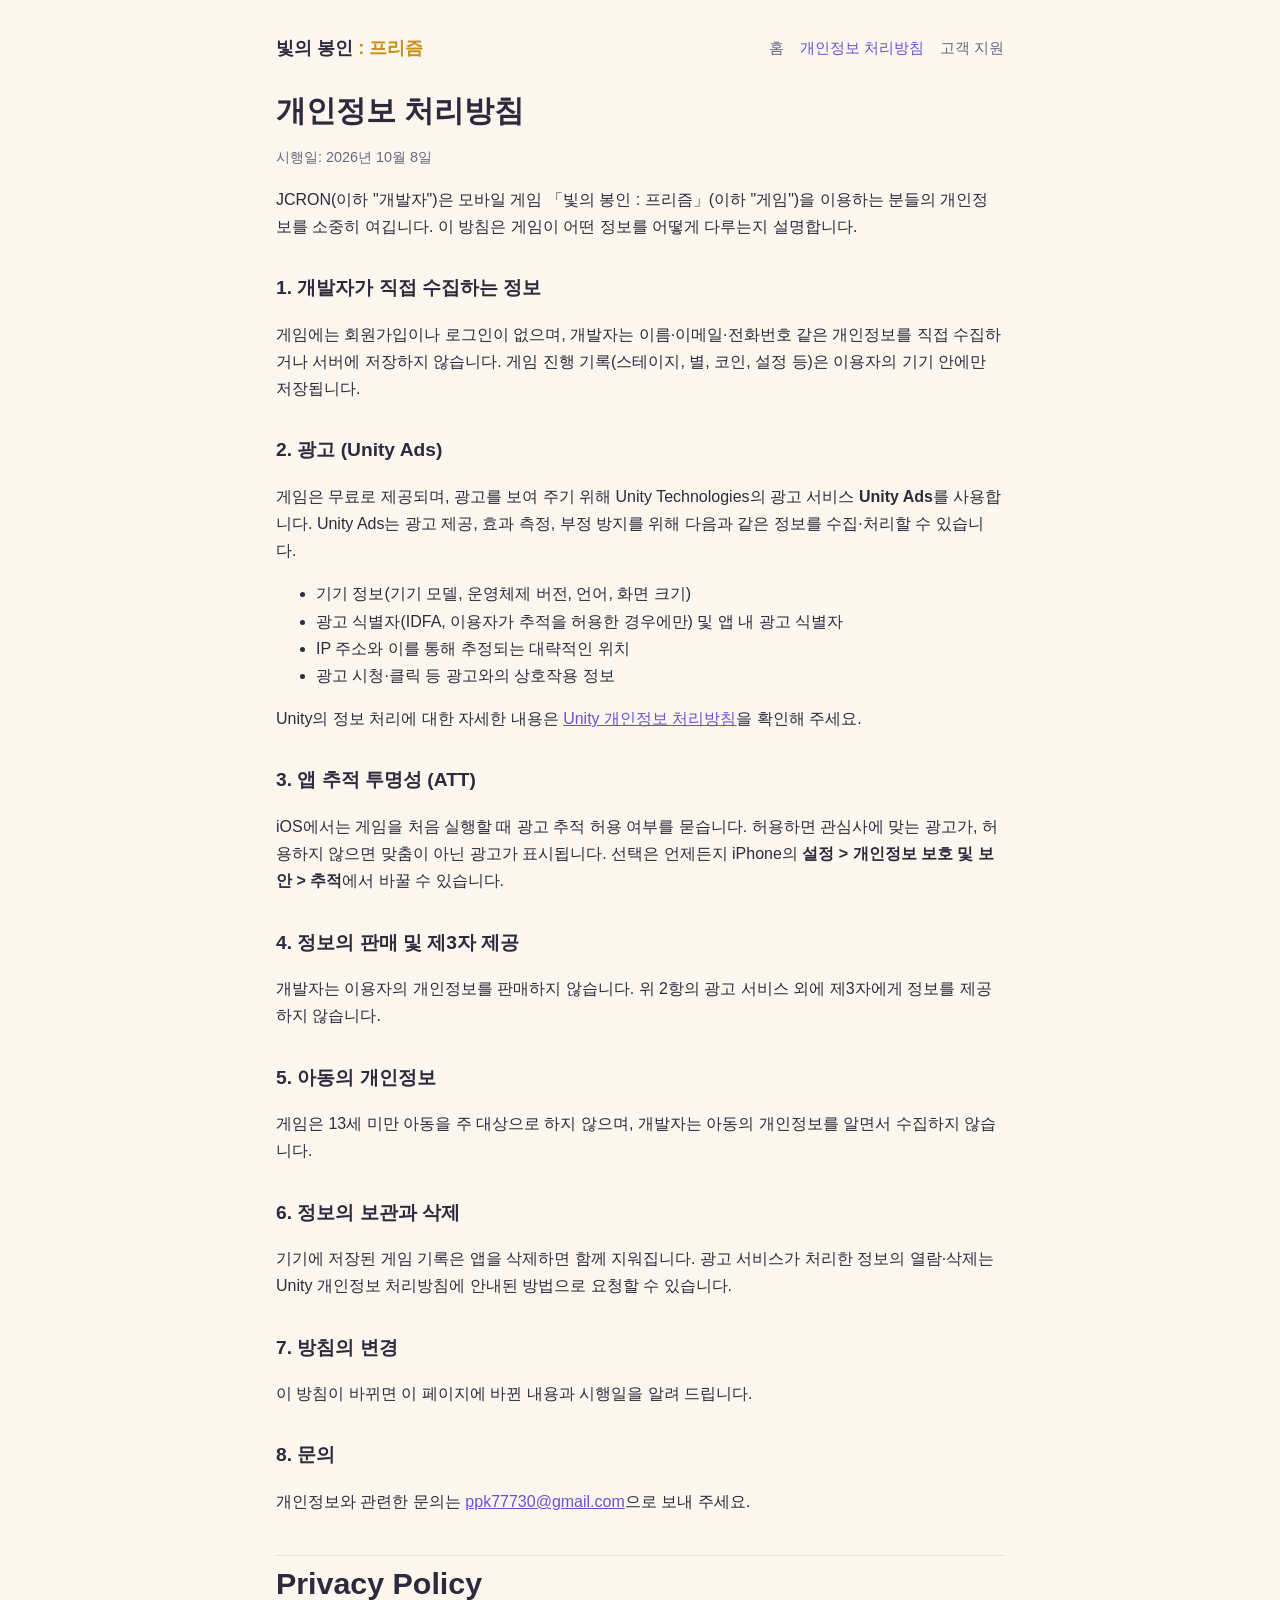
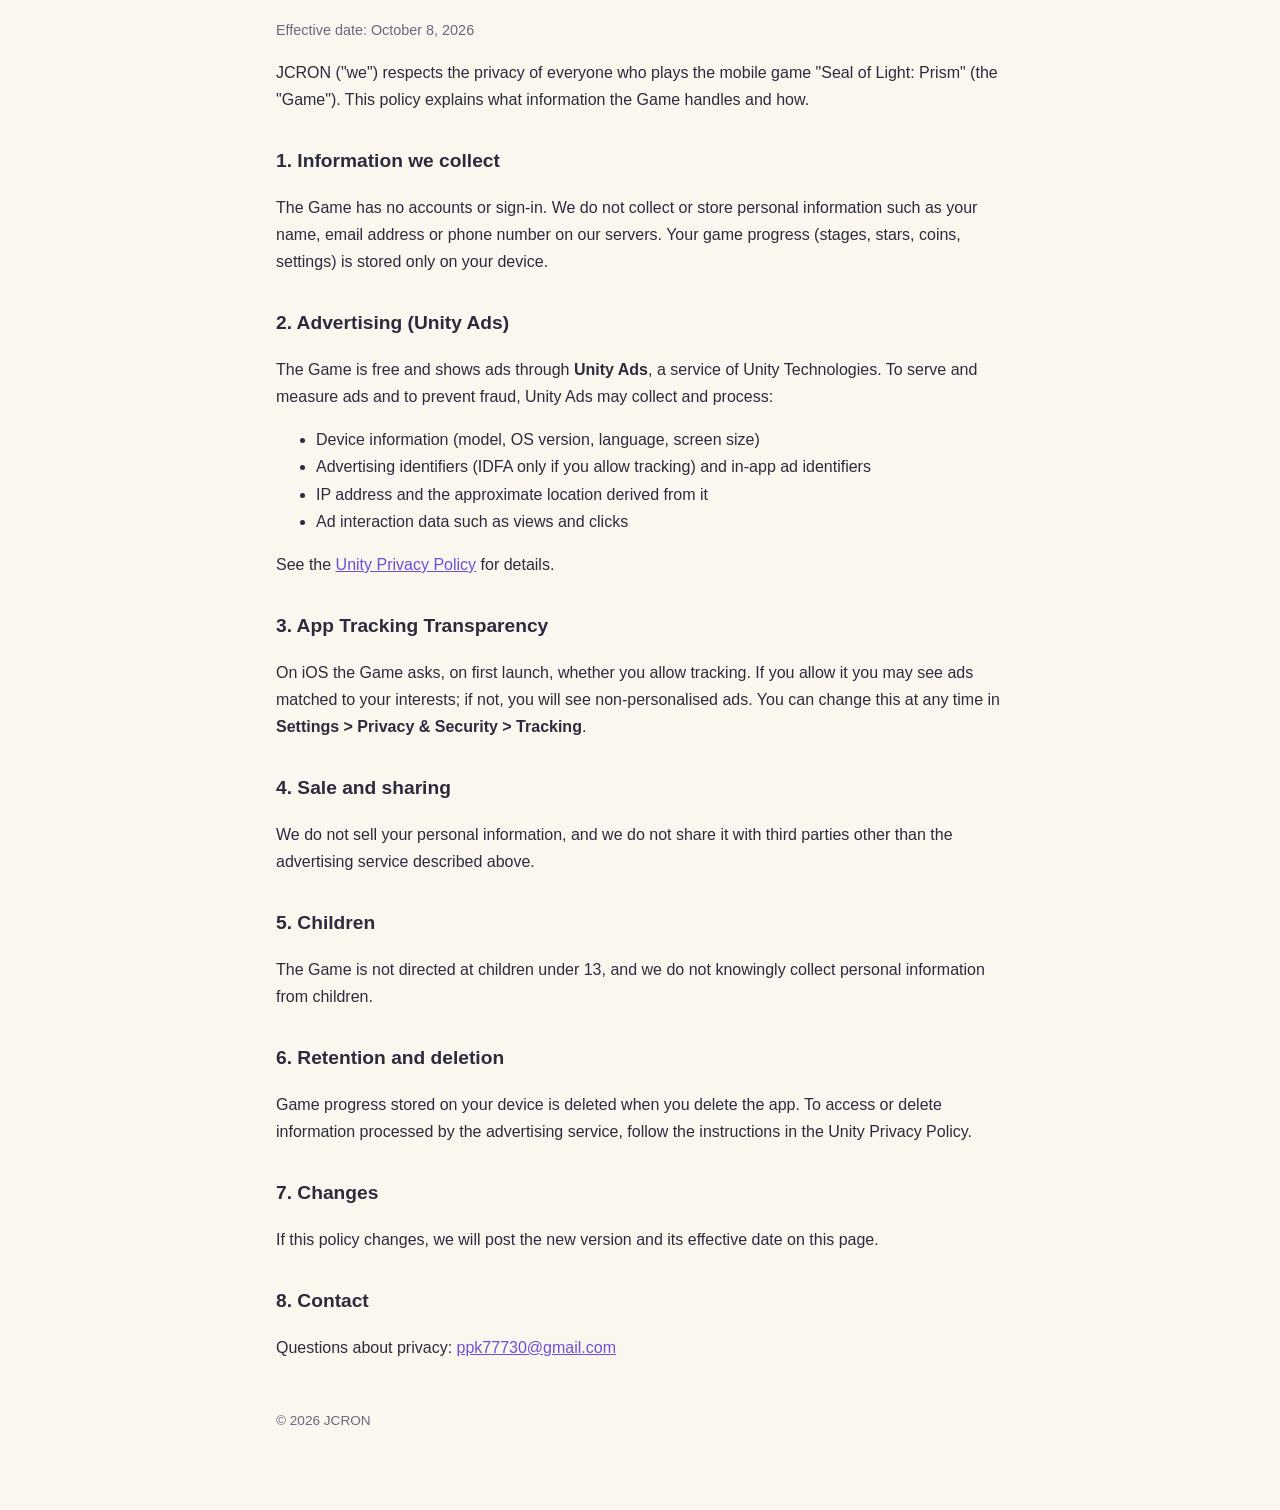
==== privacy.html @ c1ee9efc "Seal of Light: Prism site: home, privacy policy, support, app-ads.txt" ====
<!doctype html>
<html lang="ko">
<head>
<meta charset="utf-8">
<meta name="viewport" content="width=device-width, initial-scale=1">
<title>개인정보 처리방침 · Privacy Policy</title>
<link rel="stylesheet" href="style.css">
</head>
<body>
<div class="wrap">
  <header>
    <a class="brand" href="./">빛의 봉인 <span>: 프리즘</span></a>
    <nav>
      <a href="./">홈</a>
      <a href="privacy.html" aria-current="page">개인정보 처리방침</a>
      <a href="support.html">고객 지원</a>
    </nav>
  </header>

  <h1>개인정보 처리방침</h1>
  <p class="muted">시행일: 2026년 10월 8일</p>

  <p>JCRON(이하 "개발자")은 모바일 게임 「빛의 봉인 : 프리즘」(이하 "게임")을 이용하는 분들의 개인정보를 소중히 여깁니다. 이 방침은 게임이 어떤 정보를 어떻게 다루는지 설명합니다.</p>

  <h2>1. 개발자가 직접 수집하는 정보</h2>
  <p>게임에는 회원가입이나 로그인이 없으며, 개발자는 이름·이메일·전화번호 같은 개인정보를 직접 수집하거나 서버에 저장하지 않습니다. 게임 진행 기록(스테이지, 별, 코인, 설정 등)은 이용자의 기기 안에만 저장됩니다.</p>

  <h2>2. 광고 (Unity Ads)</h2>
  <p>게임은 무료로 제공되며, 광고를 보여 주기 위해 Unity Technologies의 광고 서비스 <strong>Unity Ads</strong>를 사용합니다. Unity Ads는 광고 제공, 효과 측정, 부정 방지를 위해 다음과 같은 정보를 수집·처리할 수 있습니다.</p>
  <ul>
    <li>기기 정보(기기 모델, 운영체제 버전, 언어, 화면 크기)</li>
    <li>광고 식별자(IDFA, 이용자가 추적을 허용한 경우에만) 및 앱 내 광고 식별자</li>
    <li>IP 주소와 이를 통해 추정되는 대략적인 위치</li>
    <li>광고 시청·클릭 등 광고와의 상호작용 정보</li>
  </ul>
  <p>Unity의 정보 처리에 대한 자세한 내용은 <a href="https://unity.com/legal/game-player-and-app-user-privacy-policy" target="_blank" rel="noopener">Unity 개인정보 처리방침</a>을 확인해 주세요.</p>

  <h2>3. 앱 추적 투명성 (ATT)</h2>
  <p>iOS에서는 게임을 처음 실행할 때 광고 추적 허용 여부를 묻습니다. 허용하면 관심사에 맞는 광고가, 허용하지 않으면 맞춤이 아닌 광고가 표시됩니다. 선택은 언제든지 iPhone의 <strong>설정 &gt; 개인정보 보호 및 보안 &gt; 추적</strong>에서 바꿀 수 있습니다.</p>

  <h2>4. 정보의 판매 및 제3자 제공</h2>
  <p>개발자는 이용자의 개인정보를 판매하지 않습니다. 위 2항의 광고 서비스 외에 제3자에게 정보를 제공하지 않습니다.</p>

  <h2>5. 아동의 개인정보</h2>
  <p>게임은 13세 미만 아동을 주 대상으로 하지 않으며, 개발자는 아동의 개인정보를 알면서 수집하지 않습니다.</p>

  <h2>6. 정보의 보관과 삭제</h2>
  <p>기기에 저장된 게임 기록은 앱을 삭제하면 함께 지워집니다. 광고 서비스가 처리한 정보의 열람·삭제는 Unity 개인정보 처리방침에 안내된 방법으로 요청할 수 있습니다.</p>

  <h2>7. 방침의 변경</h2>
  <p>이 방침이 바뀌면 이 페이지에 바뀐 내용과 시행일을 알려 드립니다.</p>

  <h2>8. 문의</h2>
  <p>개인정보와 관련한 문의는 <a href="mailto:ppk77730@gmail.com">ppk77730@gmail.com</a>으로 보내 주세요.</p>

  <div class="lang">
    <h1>Privacy Policy</h1>
    <p class="muted">Effective date: October 8, 2026</p>

    <p>JCRON ("we") respects the privacy of everyone who plays the mobile game "Seal of Light: Prism" (the "Game"). This policy explains what information the Game handles and how.</p>

    <h2>1. Information we collect</h2>
    <p>The Game has no accounts or sign-in. We do not collect or store personal information such as your name, email address or phone number on our servers. Your game progress (stages, stars, coins, settings) is stored only on your device.</p>

    <h2>2. Advertising (Unity Ads)</h2>
    <p>The Game is free and shows ads through <strong>Unity Ads</strong>, a service of Unity Technologies. To serve and measure ads and to prevent fraud, Unity Ads may collect and process:</p>
    <ul>
      <li>Device information (model, OS version, language, screen size)</li>
      <li>Advertising identifiers (IDFA only if you allow tracking) and in-app ad identifiers</li>
      <li>IP address and the approximate location derived from it</li>
      <li>Ad interaction data such as views and clicks</li>
    </ul>
    <p>See the <a href="https://unity.com/legal/game-player-and-app-user-privacy-policy" target="_blank" rel="noopener">Unity Privacy Policy</a> for details.</p>

    <h2>3. App Tracking Transparency</h2>
    <p>On iOS the Game asks, on first launch, whether you allow tracking. If you allow it you may see ads matched to your interests; if not, you will see non-personalised ads. You can change this at any time in <strong>Settings &gt; Privacy &amp; Security &gt; Tracking</strong>.</p>

    <h2>4. Sale and sharing</h2>
    <p>We do not sell your personal information, and we do not share it with third parties other than the advertising service described above.</p>

    <h2>5. Children</h2>
    <p>The Game is not directed at children under 13, and we do not knowingly collect personal information from children.</p>

    <h2>6. Retention and deletion</h2>
    <p>Game progress stored on your device is deleted when you delete the app. To access or delete information processed by the advertising service, follow the instructions in the Unity Privacy Policy.</p>

    <h2>7. Changes</h2>
    <p>If this policy changes, we will post the new version and its effective date on this page.</p>

    <h2>8. Contact</h2>
    <p>Questions about privacy: <a href="mailto:ppk77730@gmail.com">ppk77730@gmail.com</a></p>
  </div>

  <footer><p>© 2026 JCRON</p></footer>
</div>
</body>
</html>
---- style.css ----
:root {
  --bg: #fbf7ee;
  --card: #ffffff;
  --ink: #2d2a3e;
  --muted: #6b6680;
  --accent: #6b4fd8;
  --gold: #c98f12;
  --line: #e7e0cf;
}
@media (prefers-color-scheme: dark) {
  :root {
    --bg: #17152a;
    --card: #221f38;
    --ink: #f1eefb;
    --muted: #aaa4c4;
    --accent: #a993ff;
    --gold: #f2c45a;
    --line: #353052;
  }
}
* { box-sizing: border-box; }
body {
  margin: 0;
  background: var(--bg);
  color: var(--ink);
  font-family: -apple-system, BlinkMacSystemFont, "Apple SD Gothic Neo", "Malgun Gothic", "Segoe UI", sans-serif;
  line-height: 1.7;
}
.wrap { max-width: 760px; margin: 0 auto; padding: 32px 16px 64px; }
header { display: flex; align-items: center; justify-content: space-between; flex-wrap: wrap; gap: 12px; margin-bottom: 28px; }
.brand { font-weight: 800; font-size: 1.15rem; color: var(--ink); text-decoration: none; }
.brand span { color: var(--gold); }
nav { display: flex; gap: 16px; flex-wrap: wrap; }
nav a { color: var(--muted); text-decoration: none; font-size: 0.95rem; }
nav a:hover, nav a[aria-current="page"] { color: var(--accent); }
h1 { font-size: 1.9rem; line-height: 1.3; margin: 0 0 8px; text-wrap: balance; }
h2 { font-size: 1.2rem; margin: 32px 0 8px; }
h3 { font-size: 1.02rem; margin: 22px 0 4px; }
.lead { color: var(--muted); font-size: 1.05rem; margin-top: 0; }
.card { background: var(--card); border: 1px solid var(--line); border-radius: 14px; padding: 20px 22px; margin: 18px 0; }
.lang { border-top: 1px solid var(--line); margin-top: 40px; padding-top: 8px; }
a { color: var(--accent); }
.muted { color: var(--muted); font-size: 0.9rem; }
footer { margin-top: 48px; color: var(--muted); font-size: 0.85rem; }
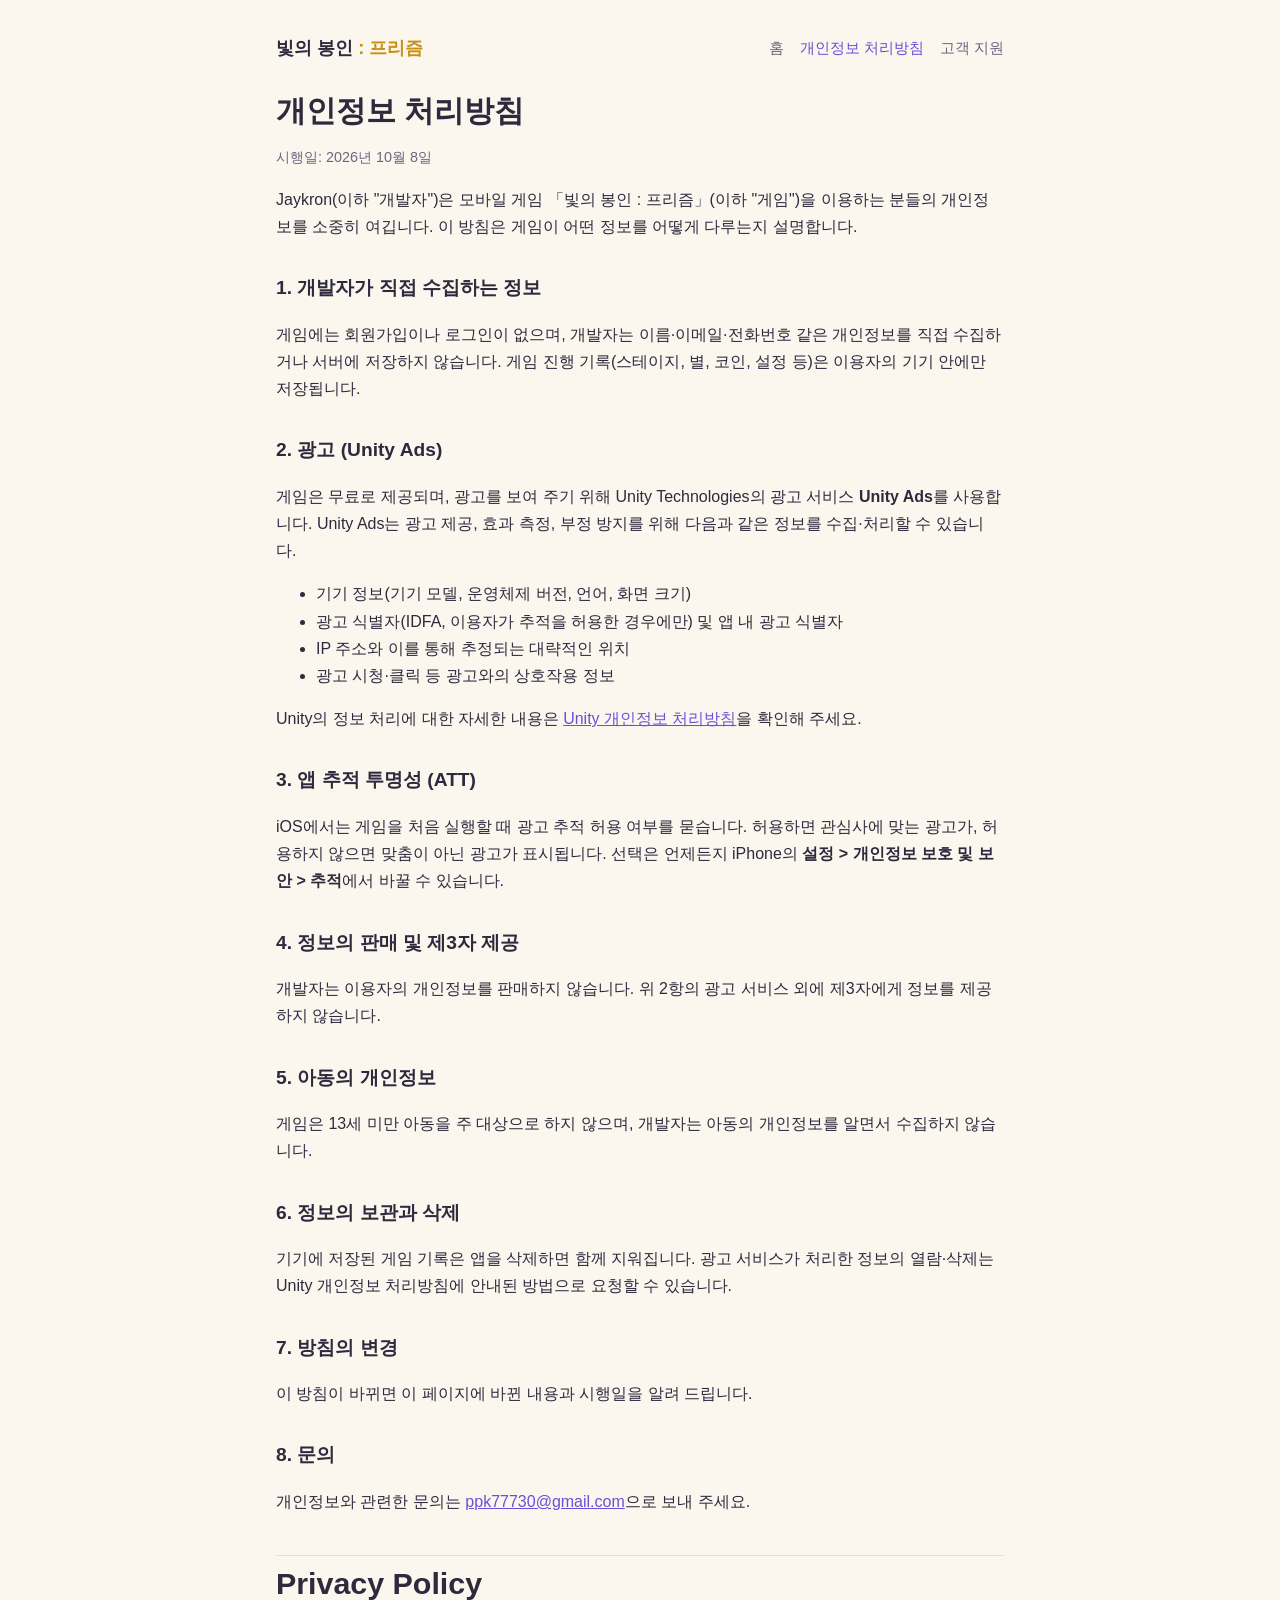
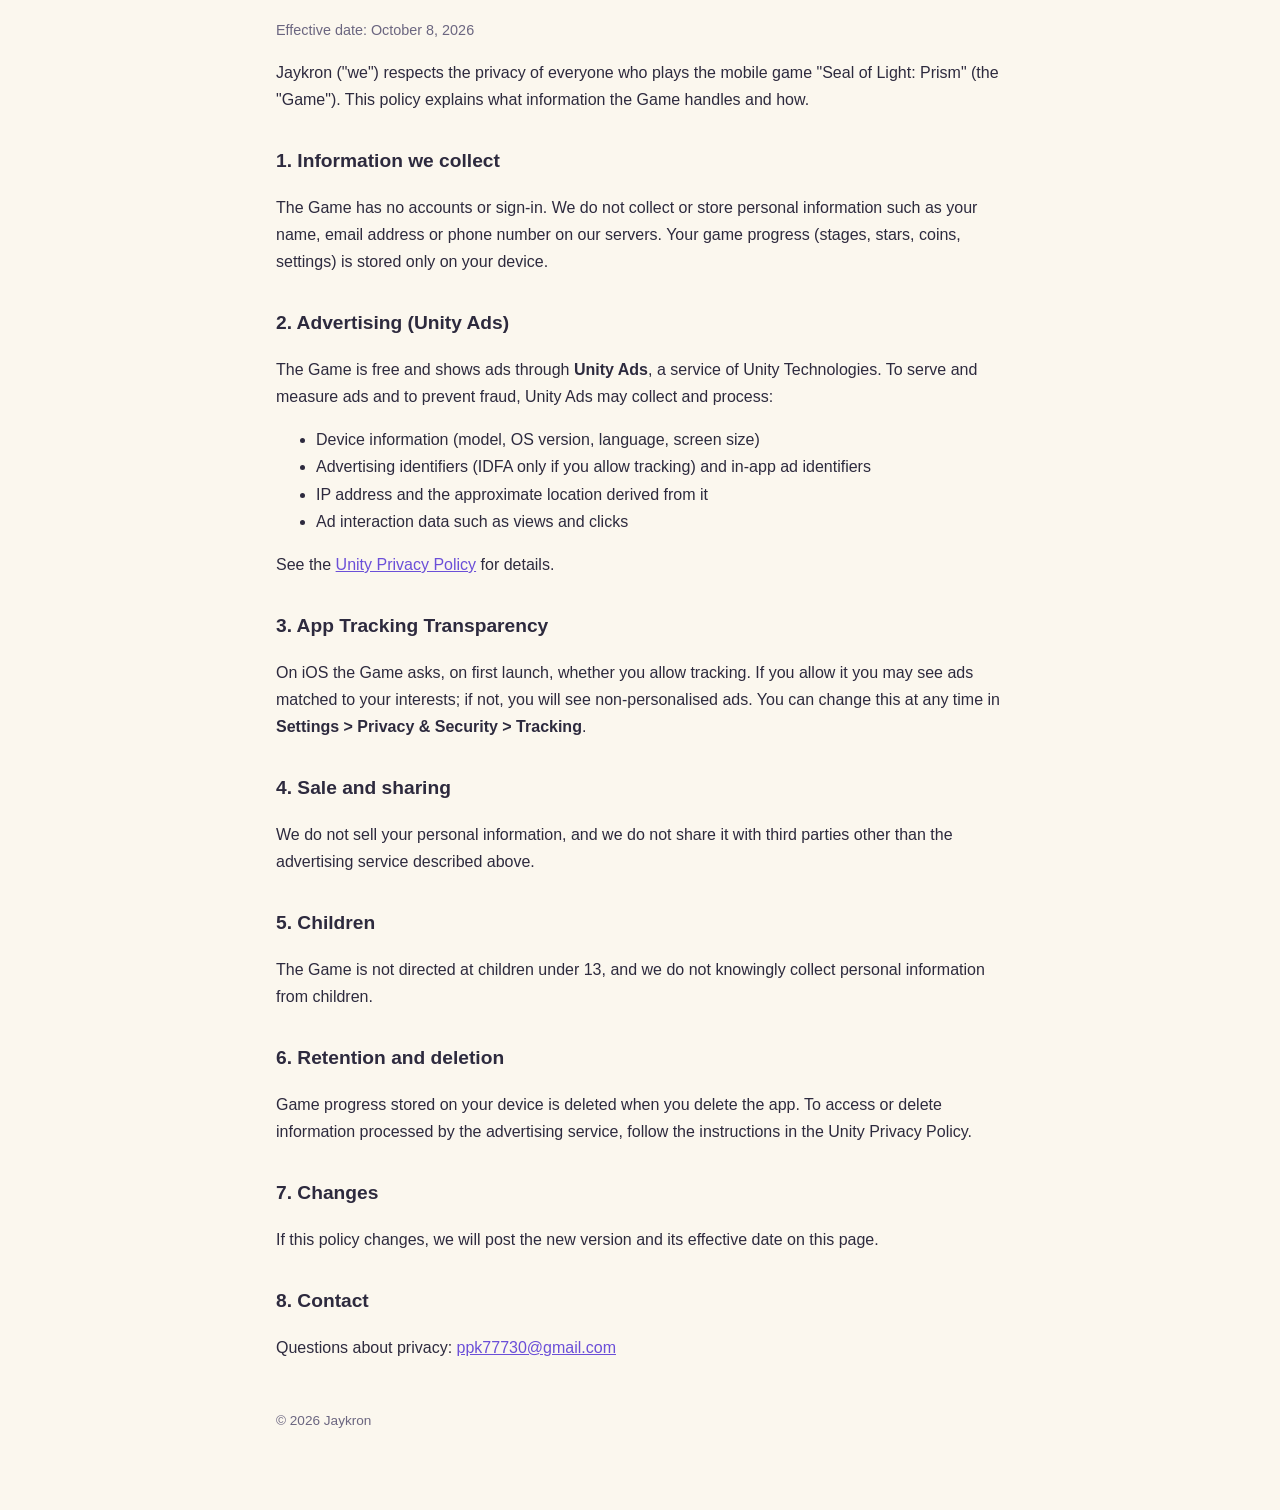
==== commit 2b3f5d0d: "Company name: Jaykron" ====
--- a/privacy.html
+++ b/privacy.html
@@ -20,7 +20,7 @@
   <h1>개인정보 처리방침</h1>
   <p class="muted">시행일: 2026년 10월 8일</p>
 
-  <p>JCRON(이하 "개발자")은 모바일 게임 「빛의 봉인 : 프리즘」(이하 "게임")을 이용하는 분들의 개인정보를 소중히 여깁니다. 이 방침은 게임이 어떤 정보를 어떻게 다루는지 설명합니다.</p>
+  <p>Jaykron(이하 "개발자")은 모바일 게임 「빛의 봉인 : 프리즘」(이하 "게임")을 이용하는 분들의 개인정보를 소중히 여깁니다. 이 방침은 게임이 어떤 정보를 어떻게 다루는지 설명합니다.</p>
 
   <h2>1. 개발자가 직접 수집하는 정보</h2>
   <p>게임에는 회원가입이나 로그인이 없으며, 개발자는 이름·이메일·전화번호 같은 개인정보를 직접 수집하거나 서버에 저장하지 않습니다. 게임 진행 기록(스테이지, 별, 코인, 설정 등)은 이용자의 기기 안에만 저장됩니다.</p>
@@ -57,7 +57,7 @@
     <h1>Privacy Policy</h1>
     <p class="muted">Effective date: October 8, 2026</p>
 
-    <p>JCRON ("we") respects the privacy of everyone who plays the mobile game "Seal of Light: Prism" (the "Game"). This policy explains what information the Game handles and how.</p>
+    <p>Jaykron ("we") respects the privacy of everyone who plays the mobile game "Seal of Light: Prism" (the "Game"). This policy explains what information the Game handles and how.</p>
 
     <h2>1. Information we collect</h2>
     <p>The Game has no accounts or sign-in. We do not collect or store personal information such as your name, email address or phone number on our servers. Your game progress (stages, stars, coins, settings) is stored only on your device.</p>
@@ -91,7 +91,7 @@
     <p>Questions about privacy: <a href="mailto:ppk77730@gmail.com">ppk77730@gmail.com</a></p>
   </div>
 
-  <footer><p>© 2026 JCRON</p></footer>
+  <footer><p>© 2026 Jaykron</p></footer>
 </div>
 </body>
 </html>
